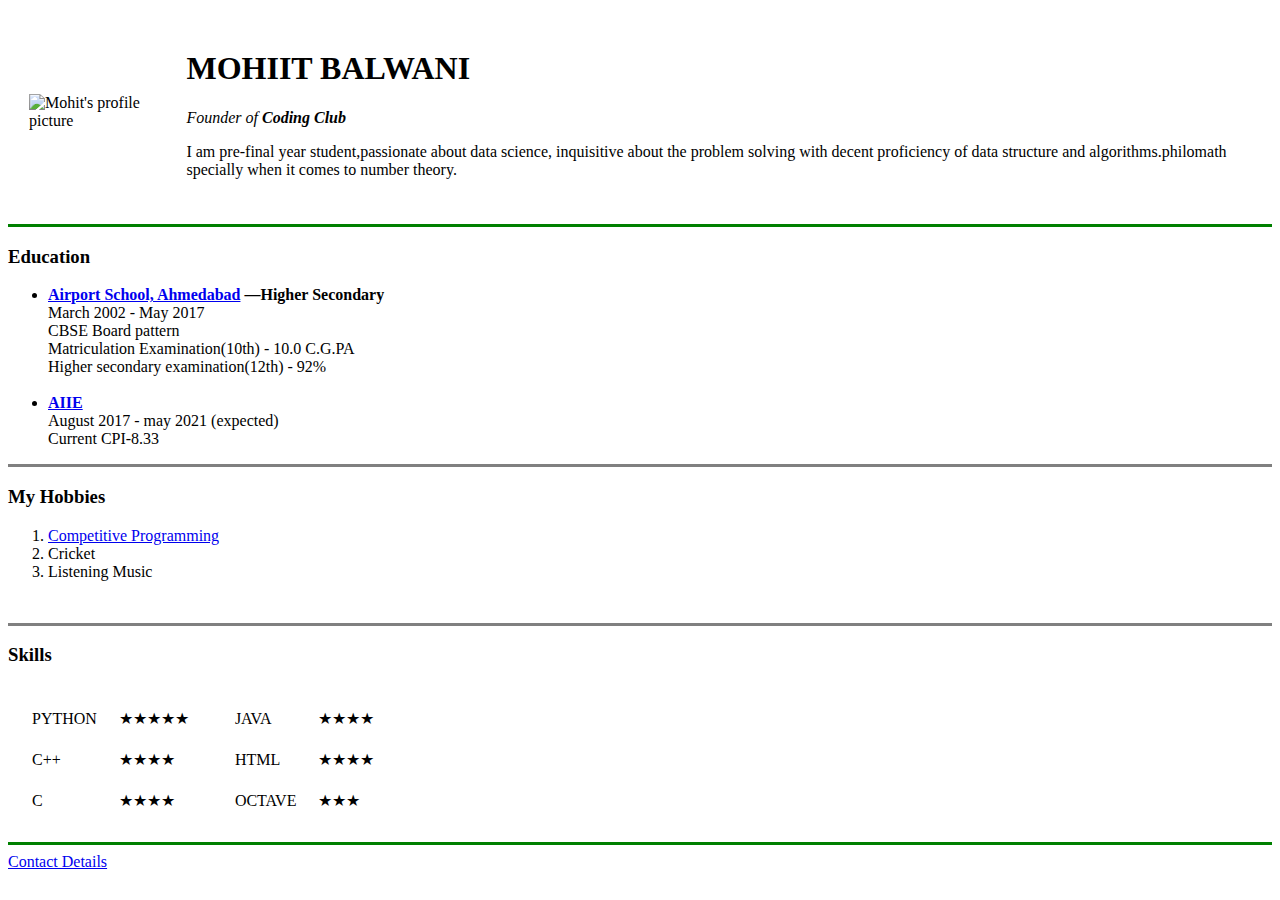
==== index.html @ be90d80f "initial files" ====
<!DOCTYPE html>
<html lang="en" dir="ltr">
  <head>
    <meta charset="utf-8">
    <title>Mohit's Progress</title>
  </head>
  <body>
    <table cellspacing="20">
      <tr>
        <td><img src="mht.PNG" alt="Mohit's profile picture"></td>
        <td><h1>MOHIIT BALWANI</h1>
        <p><em>Founder of <strong>Coding Club</strong></em></p>
        <p>I am pre-final year student,passionate about data science, inquisitive about the problem solving with decent proficiency of data structure and algorithms.philomath specially when it comes to number theory.</p></td>
      </tr>
    </table>


    <hr size="3" color="green">
    <h3>Education</h3>
    <ul>
      <li><strong><a href="http://airportschoolahm.in/"> <strong>Airport School, Ahmedabad</strong></a> —Higher Secondary </strong> <br>
          March 2002 - May 2017 <br>
          CBSE Board pattern <br>
          Matriculation Examination(10th) - 10.0 C.G.PA <br>
          Higher secondary examination(12th) - 92% <br></li>
          <br>
      <li>  <strong> <a href="http://www.aii.ac.in/aiie/">AIIE</a></strong> <br>
          August 2017 - may 2021 (expected) <br>
          Current CPI-8.33 <br>
      </li>
    </ul>
    <hr size="3" noshade>
    <h3>My Hobbies</h3>
    <ol>
      <li><a href="https://www.stopstalk.com/user/profile/Mohit_balwani">Competitive Programming</a></li>
      <li>Cricket</li>
      <li>Listening Music</li>
    </ol>
    <br>
    <hr size="3" noshade>
    <h3>Skills</h3>
    <table>
      <tr>
        <td>
          <table cellspacing="20">
            <tr>
              <td>PYTHON</td>
              <td>★★★★★</td>
            </tr>
            <tr>
              <td>C++</td>
              <td>★★★★</td>
            </tr>
            <tr>
              <td>C</td>
              <td>★★★★</td>
            </tr>
          </table>
        </td>
        <td>
          <table cellspacing="20">
            <tr>
              <td>JAVA</td>
              <td>★★★★</td>
            </tr>
            <tr>
              <td>HTML</td>
              <td>★★★★</td>
            </tr>
            <tr>
              <td>OCTAVE</td>
              <td>★★★</td>
            </tr>
          </table>
        </td>
      </tr>
    </table>
    <hr size="3" color="green">
    <a href="contact.html">Contact Details</a>

  </body>
</html>
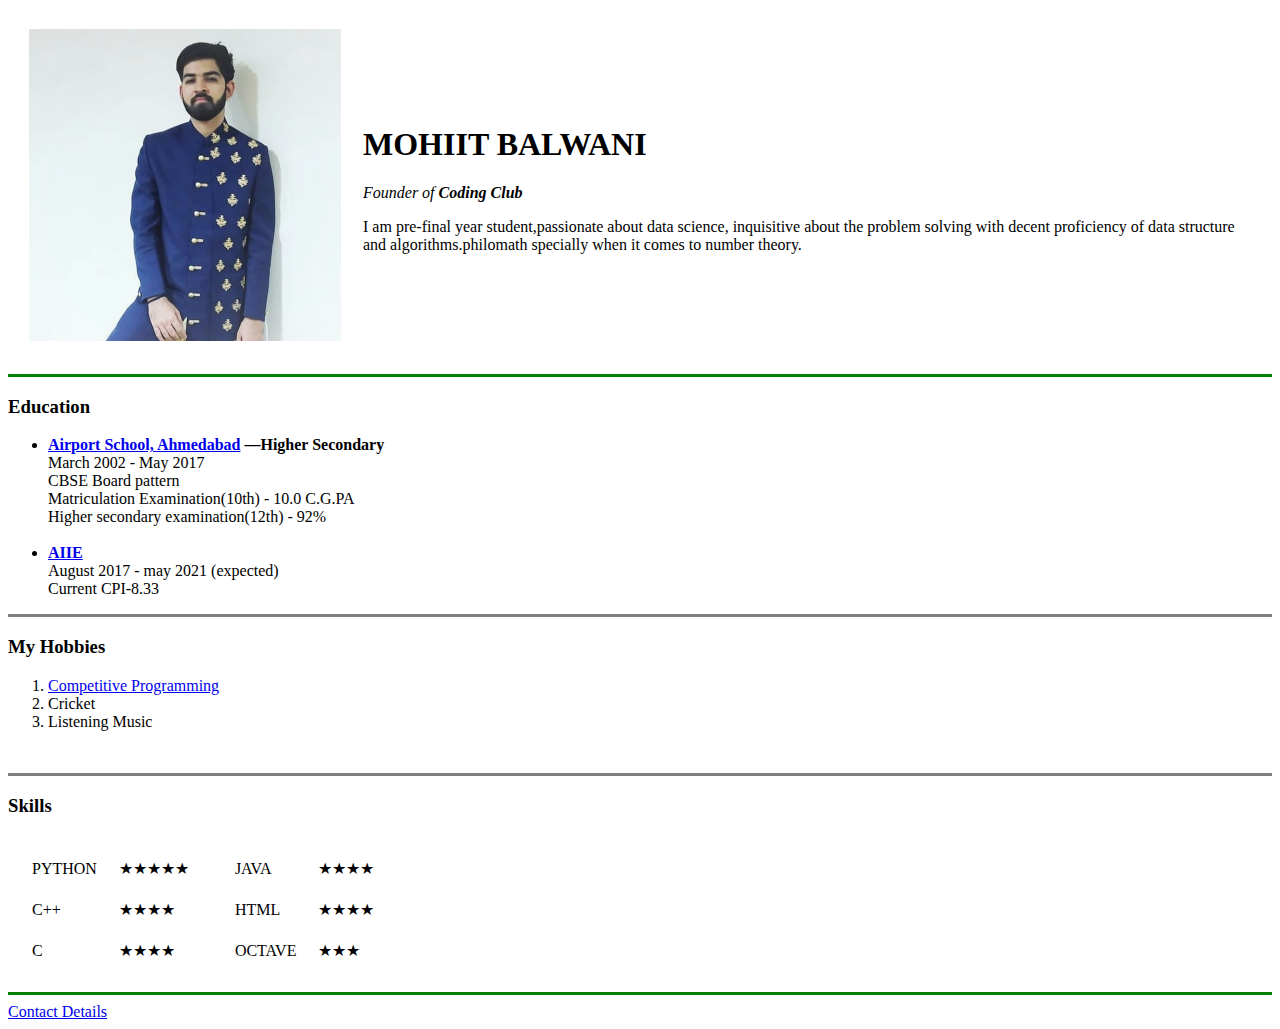
==== commit 395d5d14: "Update index.html" ====
--- a/index.html
+++ b/index.html
@@ -7,7 +7,7 @@
   <body>
     <table cellspacing="20">
       <tr>
-        <td><img src="mht.PNG" alt="Mohit's profile picture"></td>
+        <td><img src="mht.png" alt="Mohit's profile picture"></td>
         <td><h1>MOHIIT BALWANI</h1>
         <p><em>Founder of <strong>Coding Club</strong></em></p>
         <p>I am pre-final year student,passionate about data science, inquisitive about the problem solving with decent proficiency of data structure and algorithms.philomath specially when it comes to number theory.</p></td>
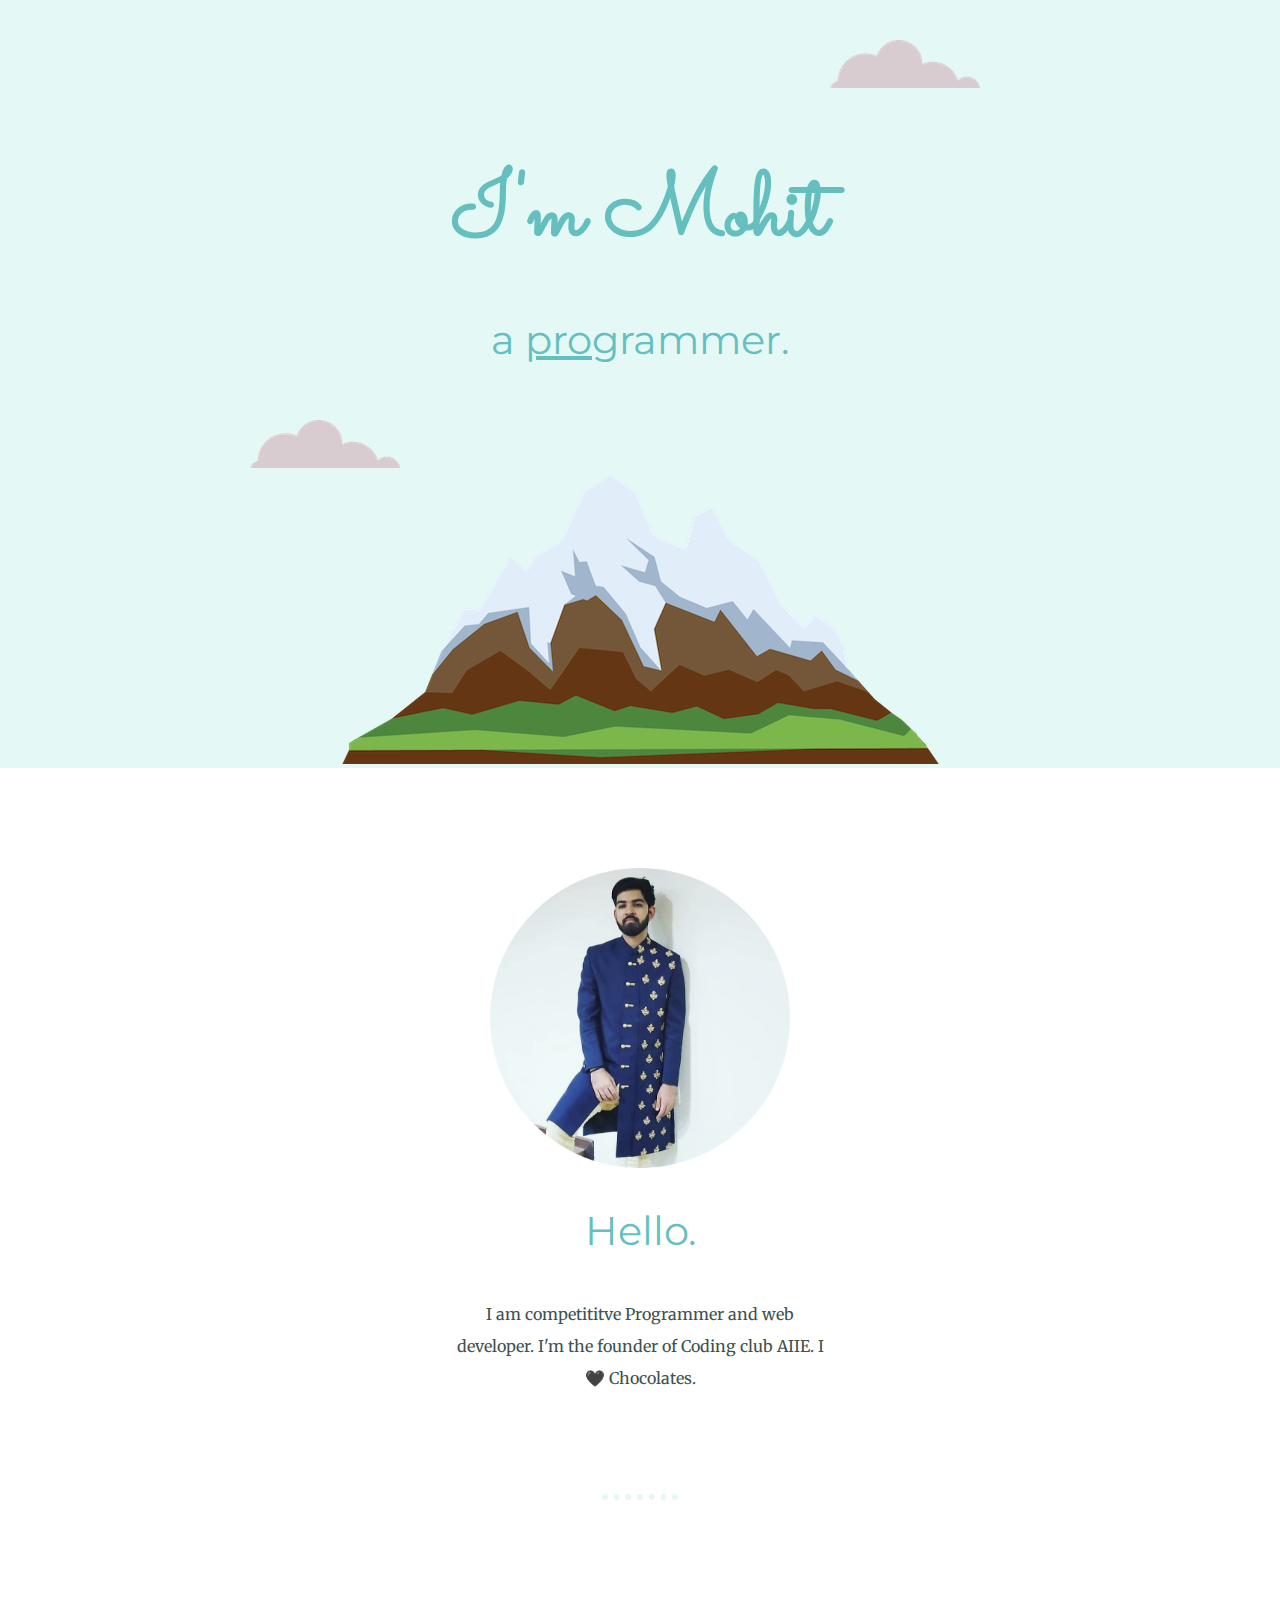
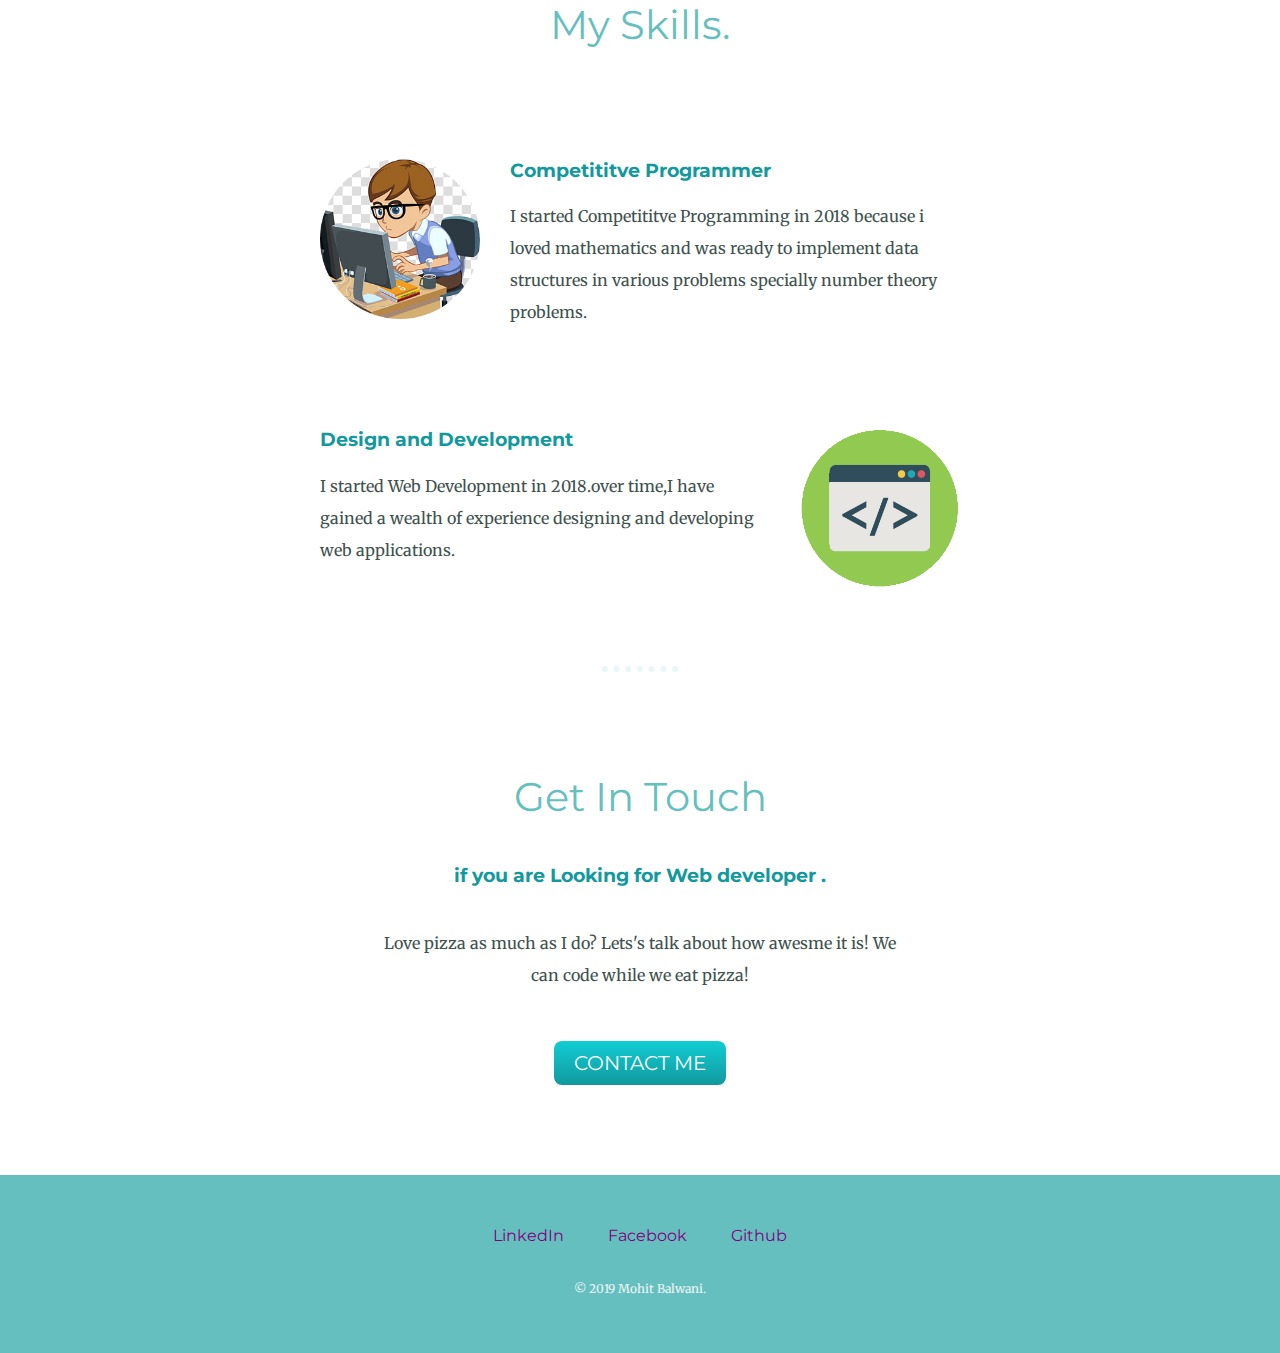
==== commit a9c90125: "Add files via upload" ====
--- a/index.html
+++ b/index.html
@@ -1,82 +1,56 @@
 <!DOCTYPE html>
-<html lang="en" dir="ltr">
+<html>
   <head>
     <meta charset="utf-8">
-    <title>Mohit's Progress</title>
+    <title>Mohit's CV</title>
+    <link rel="stylesheet" href="css/style.css">
+    <link rel="icon" href="favicon.ico">
+    <link href="https://fonts.googleapis.com/css?family=Merriweather|Montserrat|Sacramento&display=swap" rel="stylesheet">
   </head>
   <body>
-    <table cellspacing="20">
-      <tr>
-        <td><img src="mht.png" alt="Mohit's profile picture"></td>
-        <td><h1>MOHIIT BALWANI</h1>
-        <p><em>Founder of <strong>Coding Club</strong></em></p>
-        <p>I am pre-final year student,passionate about data science, inquisitive about the problem solving with decent proficiency of data structure and algorithms.philomath specially when it comes to number theory.</p></td>
-      </tr>
-    </table>
+    <div class="top_container">
+      <img class="top_cloud" src="images/cloud.png" alt="cloud-pic">
+      <h1>I'm Mohit</h1>
+      <h2>a <span><u>pro</u></span>grammer.</h2>
+      <img class="bottom_cloud" src="images/cloud.png" alt="cloud-pic">
+      <img src="images/mountain.png" alt="mountain-pic">
+    </div>
+    <div class="middle-container">
+      <div class="profile">
+        <img class="pro" src="images/mht.png" alt="profile-pic">
+        <h2>Hello.</h2>
+        <p class="intro">I am competititve Programmer and web developer. I'm the founder of Coding club AIIE. I 🖤 Chocolates. </p>
+      </div>
+      <hr>
+      <div class="skills">
+        <h2>My Skills.</h2>
+        <div class="skill-row">
+          <img class="cp" src="images/cp.png" alt="cp-pic">
+          <h3>Competititve Programmer</h3>
+          <p>I started Competititve Programming in 2018 because i loved mathematics and was ready to implement data structures in various problems specially number theory problems. </p>
+        </div>
+        <div class="skill-row">
+          <img class="design" src="images/dev.jpg" alt="developer-pic">
+          <h3>Design and Development</h3>
+          <p> I started Web Development in 2018.over time,I have gained a wealth of experience designing and developing web applications.</p>
+        </div>
+      </div>
+      <hr>
+      <div class="contact-me">
+        <h2>Get In Touch</h2>
+        <h3>if you are Looking for Web developer .</h3>
+        <p class="contact-message">Love pizza as much as I do? Lets's talk about how awesme it is!  We can code while we eat pizza!</p>
+        <a class="btn" href="mailto:mohitbalwani.ict17@gmail.com">CONTACT ME</a>
+      </div>
+    </div>
 
 
-    <hr size="3" color="green">
-    <h3>Education</h3>
-    <ul>
-      <li><strong><a href="http://airportschoolahm.in/"> <strong>Airport School, Ahmedabad</strong></a> —Higher Secondary </strong> <br>
-          March 2002 - May 2017 <br>
-          CBSE Board pattern <br>
-          Matriculation Examination(10th) - 10.0 C.G.PA <br>
-          Higher secondary examination(12th) - 92% <br></li>
-          <br>
-      <li>  <strong> <a href="http://www.aii.ac.in/aiie/">AIIE</a></strong> <br>
-          August 2017 - may 2021 (expected) <br>
-          Current CPI-8.33 <br>
-      </li>
-    </ul>
-    <hr size="3" noshade>
-    <h3>My Hobbies</h3>
-    <ol>
-      <li><a href="https://www.stopstalk.com/user/profile/Mohit_balwani">Competitive Programming</a></li>
-      <li>Cricket</li>
-      <li>Listening Music</li>
-    </ol>
-    <br>
-    <hr size="3" noshade>
-    <h3>Skills</h3>
-    <table>
-      <tr>
-        <td>
-          <table cellspacing="20">
-            <tr>
-              <td>PYTHON</td>
-              <td>★★★★★</td>
-            </tr>
-            <tr>
-              <td>C++</td>
-              <td>★★★★</td>
-            </tr>
-            <tr>
-              <td>C</td>
-              <td>★★★★</td>
-            </tr>
-          </table>
-        </td>
-        <td>
-          <table cellspacing="20">
-            <tr>
-              <td>JAVA</td>
-              <td>★★★★</td>
-            </tr>
-            <tr>
-              <td>HTML</td>
-              <td>★★★★</td>
-            </tr>
-            <tr>
-              <td>OCTAVE</td>
-              <td>★★★</td>
-            </tr>
-          </table>
-        </td>
-      </tr>
-    </table>
-    <hr size="3" color="green">
-    <a href="contact.html">Contact Details</a>
+    <div class="bottom-container">
+      <a class="footer-link" href="https://www.linkedin.com/in/mohit-balwani-304153190">LinkedIn</a>
+      <a class="footer-link" href="https://www.facebook.com/mohit.balwani.50">Facebook</a>
+      <a class="footer-link" href="https://github.com/Mohitbalwani26">Github</a>
+      <p class="copyright">© 2019 Mohit Balwani.</p>
+    </div>
 
   </body>
 </html>
--- a/css/style.css
+++ b/css/style.css
@@ -0,0 +1,117 @@
+body{
+  color: #40514E;
+  margin: 0;
+  text-align: center;
+  font-family: 'Merriweather', serif;
+
+}
+h1{
+  color:  #66BFBF;
+  margin: 50px auto 0 auto;
+  font-size: 562.5%;
+  font-family: 'Sacramento', cursive;
+}
+h2{
+  color:  #66BFBF;
+  padding-bottom: 10px;
+  font-family: 'Montserrat', sans-serif;
+  font-size: 2.5rem;
+  font-weight: normal;
+}
+h3{
+  color:#11999E;
+  font-family: 'Montserrat', sans-serif;
+}
+a{
+  color: purple;
+  font-family: 'Montserrat', sans-serif;
+  margin: 10px 20px;
+  text-decoration: none;
+}
+a:hover{
+  color: #EAF6F6;
+}
+p{
+  line-height: 2;
+}
+hr{
+  border: dotted #EAF6F6 6px;
+  border-bottom: none;
+  width: 5%;
+  margin: 100px auto;
+}
+                                  /* classes css */
+.intro{
+  width: 30%;
+  margin: 0 auto;
+}
+.contact-message{
+  width: 40%;
+  margin: 40px auto 60px;
+}
+.pro{
+  height: 300px;
+  width: 300px;
+}
+.copyright{
+  color: #EAF6F6;
+  font-size: 0.75rem;
+  padding: 20px 0;
+}
+.top_container{
+  background-color: #E4F9F5;
+  position: relative;
+  padding-top: 100px;
+}
+.middle-container{
+  margin: 100px 0;
+}
+.bottom-container{
+  background-color: #66BFBF;
+  padding: 50px 0 20px;
+}
+.top_cloud{
+  position: absolute;
+  top: 40px;
+  right: 300px;
+}
+.bottom_cloud{
+  position: absolute;
+  bottom: 300px;
+  left: 250px;
+}
+.skill-row{
+  width: 50%;
+  margin: 100px auto 100px  auto;
+  text-align: left;
+}
+.cp{
+  width: 25%;
+  float: left;
+  margin-right: 30px;
+}
+.design{
+  width: 25%;
+  float: right;
+  margin-left: 30px;
+}
+.btn{
+    text-decoration: none;
+    font-size: 20px;
+    color: #FFFFFF;
+    font-family: 'Montserrat', sans-serif;
+    background: linear-gradient(to bottom, #11CDD4, #11999E);
+    border-radius: 8px;
+    padding:10px 20px 10px 20px;
+    -webkit-transition: all 0.15s ease;
+    -moz-transition: all 0.15s ease;
+    -o-transition: all 0.15s ease;
+    transition: all 0.15s ease;
+}
+.btn:hover{
+    opacity: 0.9;
+    background: linear-gradient(to bottom, #69FF5D, #57D07C);
+    border: 1px solid #7C8AFF;
+    border-radius: 5px;
+    box-shadow: 0px 1px 2px #000000;
+}
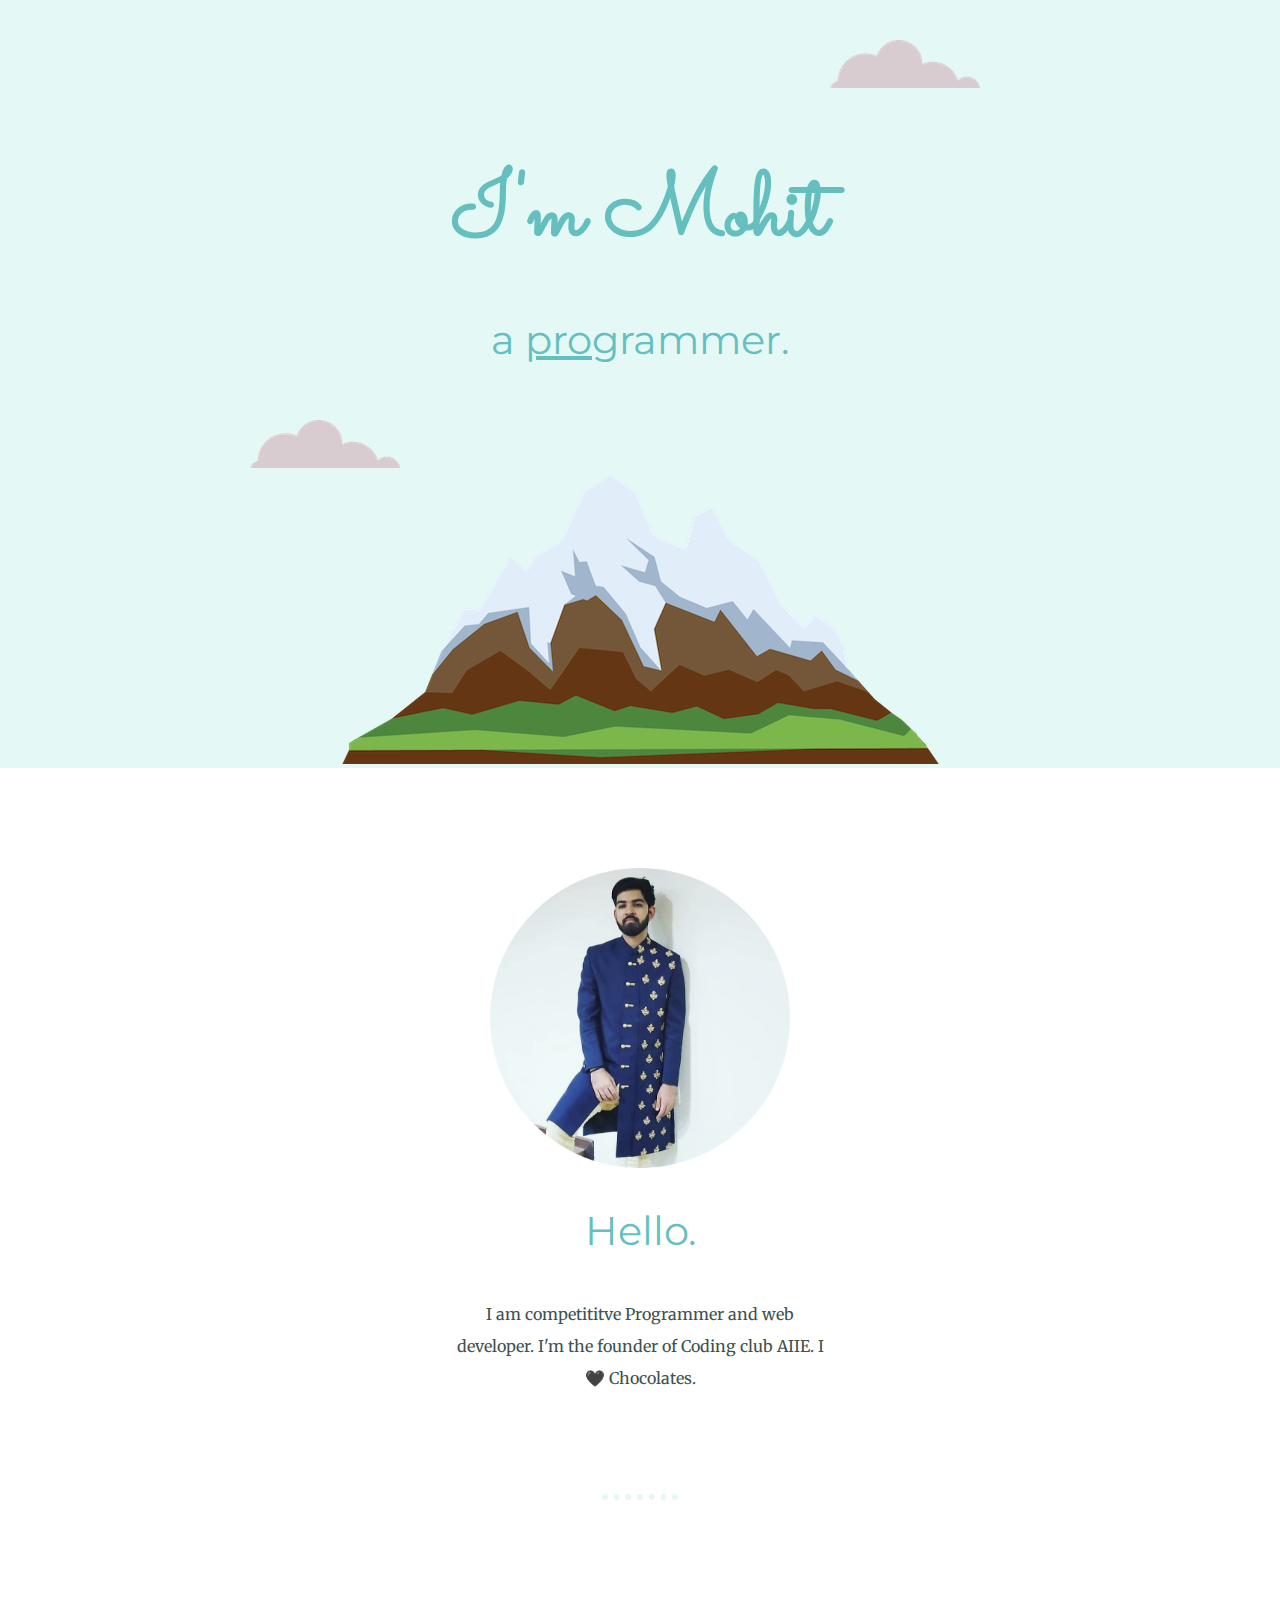
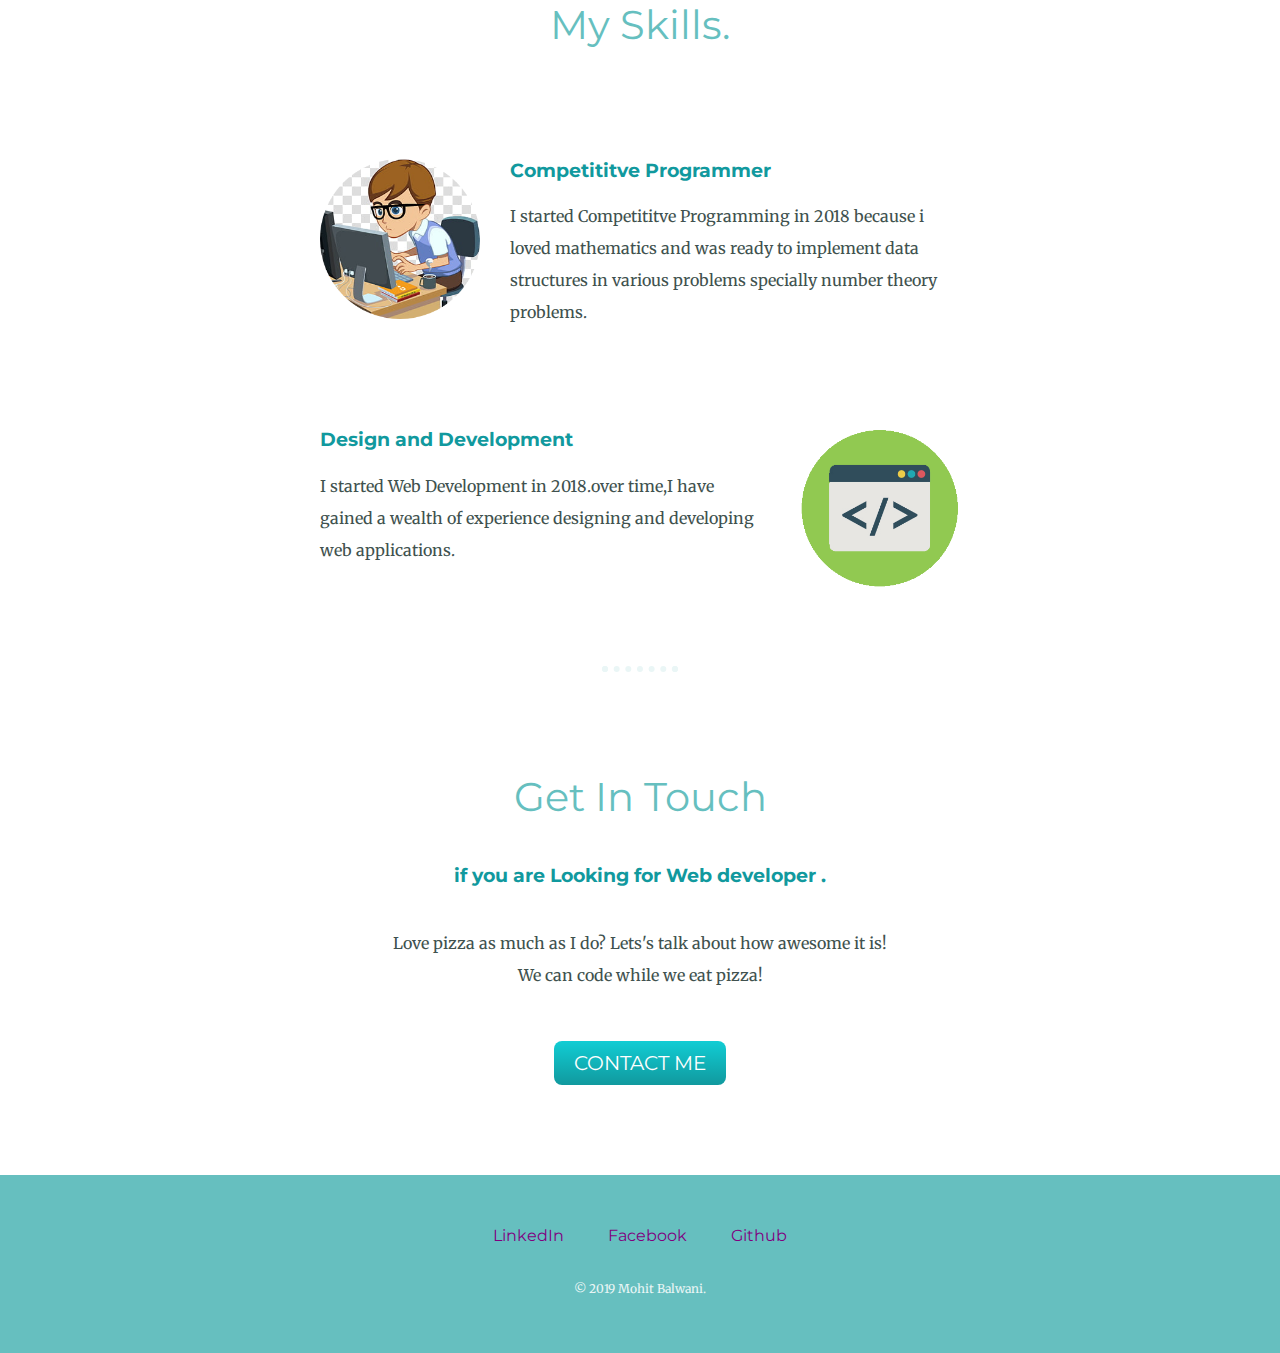
==== commit 11e7e5b2: "Update index.html" ====
--- a/index.html
+++ b/index.html
@@ -39,7 +39,7 @@
       <div class="contact-me">
         <h2>Get In Touch</h2>
         <h3>if you are Looking for Web developer .</h3>
-        <p class="contact-message">Love pizza as much as I do? Lets's talk about how awesme it is!  We can code while we eat pizza!</p>
+        <p class="contact-message">Love pizza as much as I do? Lets's talk about how awesome it is!  We can code while we eat pizza!</p>
         <a class="btn" href="mailto:mohitbalwani.ict17@gmail.com">CONTACT ME</a>
       </div>
     </div>
